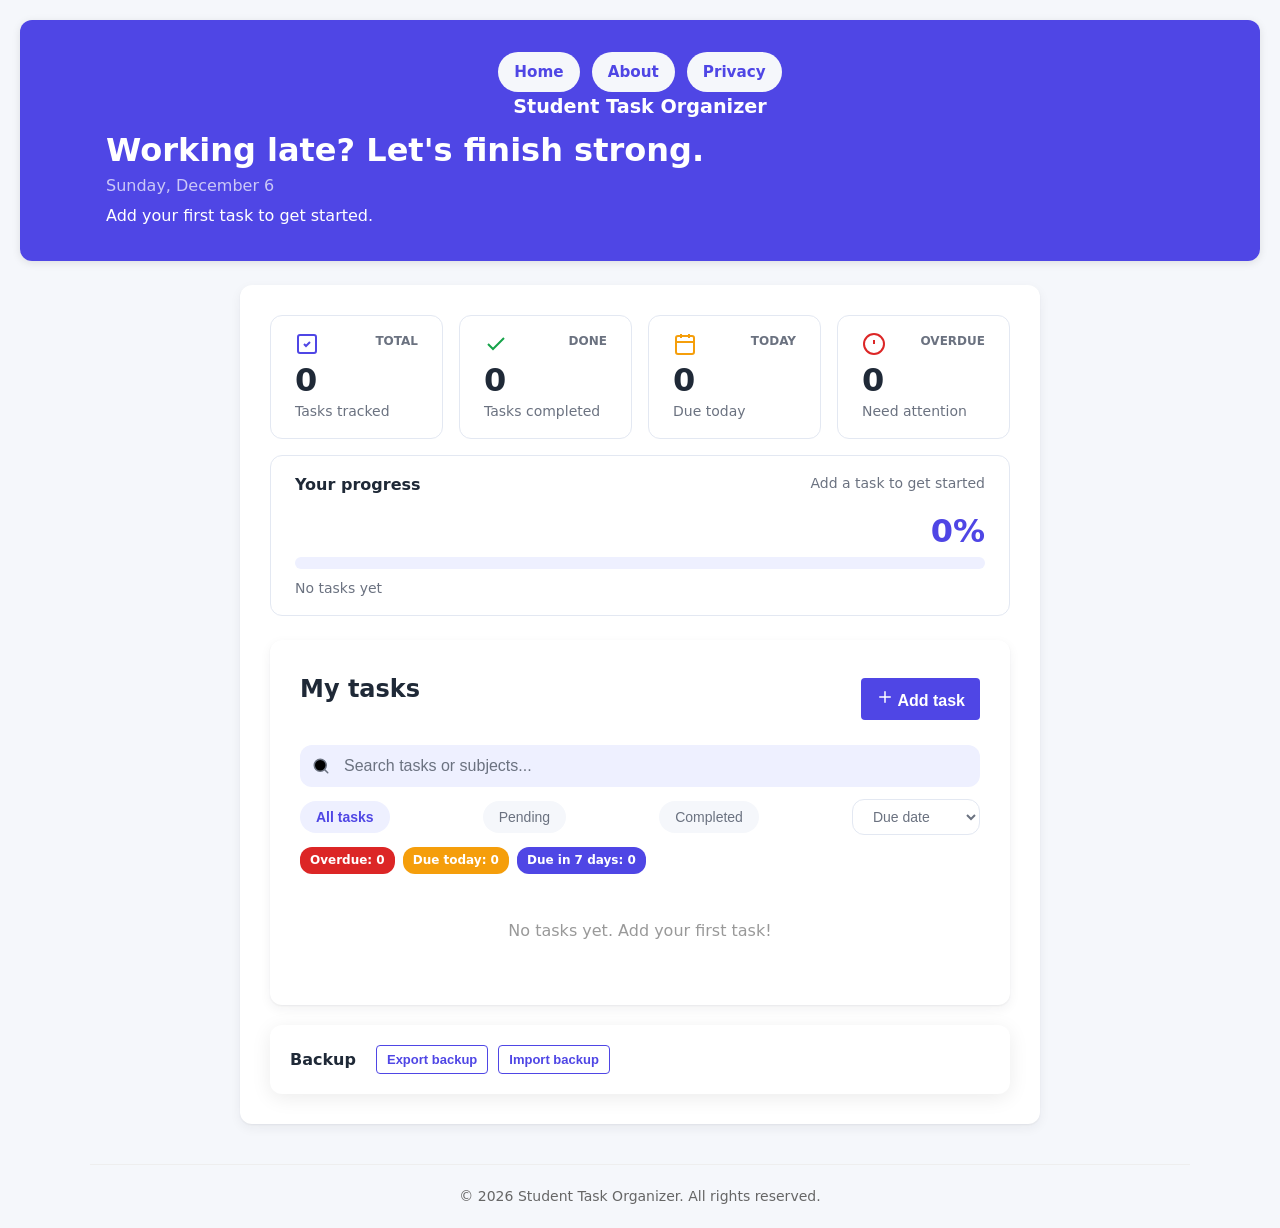
==== index.html @ 5e1faaa7 "Add sort menu" ====
<!DOCTYPE html>
<html lang="en">
<head>
    <meta charset="UTF-8">
    <meta name="viewport" content="width=device-width, initial-scale=1.0">
    <title>Student Task Organizer</title>
    <link rel="stylesheet" href="css/style.css">
</head>
<body>
    <header>
        <div class="header-inner">
            <nav>
                <ul>
                    <li><a href="index.html">Home</a></li>
                    <li><a href="about.html">About</a></li>
                    <li><a href="privacy.html">Privacy</a></li>
                </ul>
            </nav>
            <h1 class="brand">Student Task Organizer</h1>
            <div class="welcome-section">
                <h2 id="greeting"></h2>
                <p id="today-date"></p>
                <p id="welcome-subtitle"></p>
            </div>
        </div>
    </header>

    <main>
        <section class="dashboard" aria-label="Dashboard statistics">
            <div id="dashboard-stats">
                <article class="stat-card total">
                    <div class="icon-label">
                        <svg class="icon" viewBox="0 0 24 24" fill="none" stroke="currentColor" stroke-width="2" aria-hidden="true"><rect x="3" y="3" width="18" height="18" rx="2"/><path d="M9 12l2 2 4-4"/></svg>
                        <span class="label">TOTAL</span>
                    </div>
                    <div class="value" id="stat-total">0</div>
                    <div class="caption">Tasks tracked</div>
                </article>
                <article class="stat-card done">
                    <div class="icon-label">
                        <svg class="icon" viewBox="0 0 24 24" fill="none" stroke="currentColor" stroke-width="2" aria-hidden="true"><path d="M20 6L9 17l-5-5"/></svg>
                        <span class="label">DONE</span>
                    </div>
                    <div class="value" id="stat-done">0</div>
                    <div class="caption">Tasks completed</div>
                </article>
                <article class="stat-card today">
                    <div class="icon-label">
                        <svg class="icon" viewBox="0 0 24 24" fill="none" stroke="currentColor" stroke-width="2" aria-hidden="true"><rect x="3" y="4" width="18" height="18" rx="2"/><path d="M16 2v4M8 2v4M3 10h18"/></svg>
                        <span class="label">TODAY</span>
                    </div>
                    <div class="value" id="stat-today">0</div>
                    <div class="caption">Due today</div>
                </article>
                <article class="stat-card overdue">
                    <div class="icon-label">
                        <svg class="icon" viewBox="0 0 24 24" fill="none" stroke="currentColor" stroke-width="2" aria-hidden="true"><circle cx="12" cy="12" r="10"/><path d="M12 8v4M12 16h.01"/></svg>
                        <span class="label">OVERDUE</span>
                    </div>
                    <div class="value" id="stat-overdue">0</div>
                    <div class="caption">Need attention</div>
                </article>
            </div>
            <article id="progress-card" class="progress-card">
                <div class="progress-header">
                    <h2>Your progress</h2>
                    <p id="progress-message"></p>
                </div>
                <div class="progress-percent" id="progress-percent">0%</div>
                <div id="progress-track" class="progress-track" role="progressbar" aria-valuemin="0" aria-valuemax="100" aria-valuenow="0">
                    <div id="progress-fill" class="progress-fill"></div>
                </div>
                <p id="progress-caption" class="progress-caption">No tasks yet</p>
            </article>
        </section>

        <section class="task-section">
            <section class="task-list">
                <div class="list-header">
                    <h2>My tasks</h2>
                    <button type="button" id="open-add-task" class="primary-btn">
                        <svg aria-hidden="true" viewBox="0 0 24 24" width="18" height="18" stroke="currentColor" stroke-width="2" stroke-linecap="round">
                            <path d="M12 5v14M5 12h14"/>
                        </svg>
                        Add task
                    </button>
                </div>
                <div class="filter-search">
                    <svg class="search-icon" aria-hidden="true" viewBox="0 0 24 24" width="18" height="18" stroke="currentColor" stroke-width="2" stroke-linecap="round" stroke-linejoin="round">
                        <circle cx="11" cy="11" r="8"/>
                        <path d="M21 21l-4.35-4.35"/>
                    </svg>
                    <input type="search" id="subject-filter" placeholder="Search tasks or subjects..." aria-label="Search tasks or subjects">
                </div>
                <div id="status-filters" role="group" aria-label="Task status filters">
                    <button type="button" data-status="all" aria-pressed="true" class="status-pill active">All tasks</button>
                    <button type="button" data-status="pending" aria-pressed="false" class="status-pill">Pending</button>
                    <button type="button" data-status="completed" aria-pressed="false" class="status-pill">Completed</button>
                    <label for="sort-select" class="sr-only">Sort by</label>
                    <select id="sort-select" aria-label="Sort by">
                        <option value="due" selected>Due date</option>
                        <option value="priority">Priority</option>
                        <option value="subject">Subject A-Z</option>
                        <option value="newest">Newest first</option>
                    </select>
                </div>
                <div id="task-summary" class="task-summary"></div>
                <button id="clear-completed-btn" type="button" class="clear-completed-btn" style="display:none;"></button>
                <ul id="task-list"></ul>
            </section>

            <section class="backup-section">
                <h3>Backup</h3>
                <button id="export-btn" type="button"></button>
                <input type="file" id="import-file" accept=".json" style="display:none;">
                <button id="import-btn" type="button"></button>
                <p id="backup-message"></p>
            </section>
        </section>
    </main>

    <dialog id="task-dialog">
        <div class="dialog-header">
            <h2 id="dialog-title">Add task</h2>
            <button type="button" id="dialog-close" aria-label="Close">×</button>
        </div>
        <form id="task-form">
            <div class="form-group">
                <label for="title">Title:</label>
                <input type="text" id="title" name="title" required>
            </div>
            <div class="form-group">
                <label for="subject">Subject:</label>
                <input type="text" id="subject" name="subject" required list="subject-list">
            </div>
            <div class="form-group">
                <label for="due-date">Due Date:</label>
                <input type="date" id="due-date" name="due-date">
            </div>
            <div class="form-group">
                <label for="priority">Priority:</label>
                <select id="priority" name="priority">
                    <option value="low">Low</option>
                    <option value="medium">Medium</option>
                    <option value="high">High</option>
                </select>
            </div>
            <div class="form-group">
                <label for="notes">Notes (optional)</label>
                <textarea id="notes" name="notes" rows="3" maxlength="200"></textarea>
            </div>
            <button type="submit" id="submit-button">Add Task</button>
            <button type="button" id="cancel-button">Cancel</button>
        </form>
        <datalist id="subject-list"></datalist>
        <p id="form-error"></p>
    </dialog>

    <div id="toast" aria-live="polite" style="display:none;"></div>

    <footer>
        <p>&copy; 2026 Student Task Organizer. All rights reserved.</p>
    </footer>

    <script src="js/script.js" defer></script>
</body>
</html>
---- css/style.css ----
:root {
    --bg-color: #F5F7FB;
    --surface-color: #FFFFFF;
    --border-color: #E3E8F2;
    --text-color: #1F2937;
    --text-muted: #6B7280;
    --primary-color: #4F46E5;
    --primary-hover: #4338CA;
    --primary-soft: #EEF0FF;
    --success-color: #16A34A;
    --warning-color: #F59E0B;
    --danger-color: #DC2626;
}

/* Screen-reader only utility */
.sr-only {
    position: absolute;
    width: 1px;
    height: 1px;
    padding: 0;
    margin: -1px;
    overflow: hidden;
    clip: rect(0, 0, 0, 0);
    white-space: nowrap;
    border: 0;
}

* {
    box-sizing: border-box;
    margin: 0;
    padding: 0;
}

body {
    font-family: system-ui, -apple-system, BlinkMacSystemFont, 'Segoe UI', Roboto, Oxygen, Ubuntu, Cantarell, 'Open Sans', 'Helvetica Neue', sans-serif;
    background-color: var(--bg-color);
    color: var(--text-color);
    line-height: 1.6;
    padding: 20px;
}

header {
    width: 100%;
    background: linear-gradient(135deg, var(--primary-color), var(--primary-color));
    color: white;
    text-align: center;
    box-shadow: 0 2px 8px rgba(0,0,0,0.1);
    margin-bottom: 24px;
}
.header-inner {
    max-width: 1100px;
    margin: 0 auto;
    padding: 2rem 1rem;
}

header h1 {
    margin: 0;
    font-size: 2.5rem;
    font-weight: 700;
}

header .tagline {
    margin: 0.5rem 0 1rem;
    font-size: 1.1rem;
    opacity: 0.9;
}

header nav ul {
    display: flex;
    justify-content: center;
    gap: 0.75rem;
    list-style: none;
    margin: 0;
    padding: 0;
    flex-wrap: wrap;
}

header nav ul li a {
    display: inline-block;
    background: var(--bg-color);
    color: var(--primary-color);
    padding: 0.5rem 1rem;
    border-radius: 9999px;
    text-decoration: none;
    font-weight: 600;
    font-size: 0.95rem;
    transition: background 0.2s, color 0.2s;
}

header nav ul li a:hover {
    background: var(--primary-color);
    color: white;
}

main {
    display: block;
    max-width: 1100px;
    margin: 0 auto;
    padding: 0 16px;
}

.task-form, .task-filter, .task-list, .about-content, .privacy-content {
    background: white;
    border-radius: 12px;
    box-shadow: 0 4px 20px rgba(0, 0, 0, 0.08);
    padding: 30px;
}

.task-form h2, .task-filter h2, .task-list h2, .about-content h2, .privacy-content h2 {
    margin-top: 0;
    margin-bottom: 20px;
    color: var(--text-color);
}

.form-group {
    margin-bottom: 15px;
}

.form-group label {
    display: block;
    margin-bottom: 5px;
    font-weight: 600;
}

.form-group input,
.form-group select {
    width: 100%;
    padding: 10px;
    border: 1px solid #ddd;
    border-radius: 4px;
    font-size: 16px;
    transition: border-color 0.3s;
}

.form-group input:focus,
.form-group select:focus {
    outline: none;
    border-color: var(--primary-color);
}

.form-group input::placeholder {
    color: #aaa;
}

#form-error {
    color: var(--danger-color);
    margin-top: 10px;
    display: none;
    font-size: 14px;
}

button {
    background-color: var(--primary-color);
    color: white;
    border: none;
    padding: 10px 15px;
    border-radius: 4px;
    cursor: pointer;
    font-size: 16px;
    font-weight: 600;
    transition: background-color 0.3s;
}

button:hover {
    background-color: #2a56c6;
}

button:active {
    transform: translateY(1px);
}

.task-item {
    display: flex;
    align-items: flex-start;
    padding: 15px;
    border-bottom: 1px solid #eee;
    transition: background-color 0.2s, transform 0.2s, box-shadow 0.2s;
    gap: 15px;
}

.task-item:hover {
    background-color: #f9f9f9;
    transform: translateY(-1px);
    box-shadow: 0 8px 20px rgba(0, 0, 0, 0.12);
}

.task-item:last-child {
    border-bottom: none;
}

.task-item.done {
    opacity: 0.7;
}

.task-item.done .title-span,
.task-item.done .subject-span {
    text-decoration: line-through;
}

.task-item.overdue {
    border-left: 4px solid var(--danger-color);
}

.task-item.due-today {
    border-left: 4px solid var(--warning-color);
}

.task-item input[type="checkbox"] {
    width: 18px;
    height: 18px;
    margin-top: 2px;
    cursor: pointer;
    flex-shrink: 0;
    accent-color: var(--primary-color);
}

.task-content {
    flex: 1;
    min-width: 0;
    display: flex;
    flex-direction: column;
    gap: 6px;
}

.task-title-line {
    display: flex;
    align-items: center;
}

.title-span {
    font-weight: 600;
    font-size: 16px;
    overflow: hidden;
    text-overflow: ellipsis;
    white-space: nowrap;
}

.task-meta-line {
    display: flex;
    align-items: center;
    flex-wrap: wrap;
    gap: 10px;
    font-size: 13px;
    color: #666;
}

.subject-span {
    background: hsl(var(--subject-hue, 210) 70% 93%);
    color: hsl(var(--subject-hue, 210) 55% 28%);
    padding: 2px 8px;
    border-radius: 999px;
    font-size: 12px;
    overflow: hidden;
    text-overflow: ellipsis;
    white-space: nowrap;
    max-width: 200px;
}

.due-date-span {
    white-space: nowrap;
}

.relative-date {
    font-size: 0.75rem;
    color: var(--text-muted);
}
.relative-date::before {
    content: "\00a0\00b7\00a0";
}
.relative-date.tomorrow {
    color: var(--primary-color);
    font-weight: 600;
}

.priority-span {
    text-transform: capitalize;
    background-color: #f0f0f0;
    padding: 2px 8px;
    border-radius: 3px;
    font-weight: 500;
    font-size: 12px;
    white-space: nowrap;
}

.priority-span.low {
    background-color: #e3f2fd;
    color: #1976d2;
}

.priority-span.medium {
    background-color: #fff8e1;
    color: #f57c00;
}

.priority-span.high {
    background-color: #ffebee;
    color: #d32f2f;
}

.priority-span.low::before,
.priority-span.medium::before,
.priority-span.high::before {
    content: "●";
    margin-right: 4px;
    font-size: 10px;
    vertical-align: middle;
}
.priority-span.low::before {
    color: #1976d2;
}
.priority-span.medium::before {
    color: #f57c00;
}
.priority-span.high::before {
    color: #d32f2f;
}

.task-empty {
    text-align: center;
    color: #999;
    padding: 2rem;
    list-style: none;
}

.status-label {
    font-size: 11px;
    padding: 2px 6px;
    border-radius: 3px;
    font-weight: 600;
    text-transform: uppercase;
    white-space: nowrap;
}

.status-label.overdue {
    background-color: var(--danger-color);
    color: white;
}

.status-label.due-today {
    background-color: var(--warning-color);
    color: white;
}

.task-buttons {
    display: flex;
    gap: 8px;
    flex-shrink: 0;
    margin-left: auto;
}

.edit-btn,
.delete-btn {
    background-color: transparent;
    color: var(--text-color);
    border: 1px solid #ddd;
    padding: 5px 10px;
    font-size: 13px;
    cursor: pointer;
    border-radius: 4px;
    transition: all 0.2s;
}

.edit-btn:hover {
    background-color: #f0f0f0;
}

.delete-btn:hover {
    background-color: #ffeaea;
    color: var(--danger-color);
    border-color: var(--danger-color);
}

.task-filter input {
    width: 100%;
    padding: 12px;
    border: 1px solid #ddd;
    border-radius: 4px;
    font-size: 16px;
}

.task-filter input:focus {
    outline: none;
    border-color: var(--primary-color);
}

/* Search filter */
.filter-search {
    position: relative;
    margin-bottom: 12px;
}
.filter-search .search-icon {
    position: absolute;
    left: 12px;
    top: 50%;
    transform: translateY(-50%);
    width: 18px;
    height: 18px;
    color: var(--text-muted);
    pointer-events: none;
}
#subject-filter {
    width: 100%;
    padding: 12px 12px 12px 44px;
    border: none;
    border-radius: 12px;
    background: var(--primary-soft);
    font-size: 16px;
    color: var(--text-color);
    outline: none;
    transition: box-shadow 0.15s ease;
}
#subject-filter::placeholder {
    color: var(--text-muted);
}
#subject-filter:focus {
    box-shadow: 0 0 0 3px var(--primary-color);
}

/* Status filter pills */
#status-filters {
    display: flex;
    gap: 8px;
    flex-wrap: wrap;
    align-items: center;
    justify-content: space-between;
    margin-bottom: 12px;
}
.status-pill {
    padding: 8px 16px;
    border: none;
    border-radius: 999px;
    background: var(--bg-color);
    color: var(--text-muted);
    font-size: 14px;
    font-weight: 500;
    cursor: pointer;
    transition: background 0.15s ease, color 0.15s ease, box-shadow 0.15s ease;
}
.status-pill:hover {
    background: var(--border-color);
}
.status-pill:focus {
    outline: none;
    box-shadow: 0 0 0 3px var(--primary-color);
}
.status-pill.active,
.status-pill[aria-pressed="true"] {
    background: var(--primary-soft);
    color: var(--primary-color);
    font-weight: 700;
}

/* Sort select */
#sort-select {
    background: var(--surface-color);
    border: 1px solid var(--border-color);
    border-radius: 12px;
    padding: 8px 16px;
    font-size: 14px;
    color: var(--text-muted);
    cursor: pointer;
    transition: border-color 0.15s ease, color 0.15s ease, box-shadow 0.15s ease;
}
#sort-select:hover,
#sort-select:focus {
    border-color: var(--primary-color);
    color: var(--primary-color);
}
#sort-select:focus-visible {
    outline: none;
    box-shadow: 0 0 0 3px var(--primary-color);
}

.task-summary {
    display: flex;
    gap: 8px;
    margin-bottom: 12px;
    flex-wrap: wrap;
}

.summary-badge {
    padding: 4px 10px;
    border-radius: 12px;
    font-size: 12px;
    font-weight: 600;
    color: white;
    white-space: nowrap;
}

.summary-badge.overdue {
    background-color: var(--danger-color);
}

.summary-badge.due-today {
    background-color: var(--warning-color);
}

.summary-badge.due-week {
    background-color: var(--primary-color);
}

.backup-section {
    margin-top: 20px;
    padding: 20px;
    background: white;
    border-radius: 12px;
    box-shadow: 0 4px 20px rgba(0, 0, 0, 0.08);
    display: flex;
    gap: 10px;
    align-items: center;
    flex-wrap: wrap;
}

.backup-section h3 {
    margin: 0 10px 0 0;
    font-size: 1rem;
    color: var(--text-color);
}

.backup-section button {
    background-color: transparent;
    color: var(--primary-color);
    border: 1px solid var(--primary-color);
    padding: 6px 10px;
    border-radius: 4px;
    cursor: pointer;
    font-size: 13px;
    font-weight: 600;
    transition: background-color 0.3s, color 0.3s;
}

.backup-section button:hover {
    background-color: var(--primary-color);
    color: white;
}

#backup-message {
    color: var(--danger-color);
    margin-top: 8px;
    display: none;
    font-size: 13px;
    width: 100%;
}

footer {
    text-align: center;
    margin: 40px auto 0;
    padding-top: 20px;
    border-top: 1px solid #eee;
    color: #666;
    font-size: 14px;
    max-width: 1100px;
}

.about-content,
.privacy-content {
    line-height: 1.7;
}

.about-content p,
.privacy-content p {
    margin-bottom: 15px;
}

.about-content ul,
.privacy-content ul {
    margin-bottom: 15px;
    padding-left: 20px;
}

.about-content li,
.privacy-content li {
    margin-bottom: 5px;
}

main {
    align-items: start;
}

@media (min-width: 768px) {
    .task-form {
        grid-column: 1;
        grid-row: 1 / span 2;
    }
    .task-filter {
        grid-column: 2;
        grid-row: 1;
    }
    .task-list {
        grid-column: 2;
        grid-row: 2;
    }
}

main:not(:has(.task-form)) {
    display: block;
    max-width: 800px;
    margin: 0 auto;
    background: white;
    border-radius: 12px;
    box-shadow: 0 4px 20px rgba(0, 0, 0, 0.08);
    padding: 30px;
}

.task-item {
    border-left: 4px solid transparent;
}

.task-item input[type="checkbox"] {
    margin-top: 4px;
}

@media (min-width: 768px) {
    .task-form {
        position: sticky;
        top: 16px;
    }
}

header {
    border-radius: 12px;
    overflow: hidden;
}

#task-form button {
    display: block;
    width: 100%;
    margin: 0;
}

#task-form #cancel-button {
    margin: 10px 0 0 0;
    width: 100%;
    background: transparent;
    color: var(--primary-color);
    border: 1px solid var(--primary-color);
}

#cancel-button:hover,
#cancel-button:focus-visible {
    background: rgba(59, 110, 245, 0.08);
}

.task-form, .task-filter, .task-list, .about-content, .privacy-content,
main:not(:has(.task-form)) {
    box-shadow: 0 1px 2px color-mix(in srgb, var(--text-color) 6%, transparent),
                0 4px 12px color-mix(in srgb, var(--text-color) 6%, transparent);
}

.priority-span.low    { color: color-mix(in srgb, var(--success-color) 70%, black); }
.priority-span.medium { color: color-mix(in srgb, var(--warning-color) 55%, black); }
.priority-span.high   { color: color-mix(in srgb, var(--danger-color) 85%, black); }

/* Brand line */
header .brand {
    font-size: 1.2rem;
    font-weight: 600;
    margin: 0 0 0.5rem;
}

/* Welcome section inside header */
header .welcome-section {
    text-align: left;
    margin-top: 0.5rem;
}

header .welcome-section #greeting {
    margin: 0;
    font-size: 2rem;
    font-weight: 700;
    color: white;
    line-height: 1.2;
}

header .welcome-section #today-date {
    margin: 0.25rem 0 0;
    font-size: 1rem;
    color: rgba(255,255,255,0.7);
}

header .welcome-section #welcome-subtitle {
    margin: 0.25rem 0 0;
    font-size: 1rem;
    color: white;
}

/* Mobile: center the welcome section */
@media (max-width: 600px) {
    header .welcome-section {
        text-align: center;
    }
}

/* Dashboard */
.dashboard {
    margin-bottom: 24px;
}

#dashboard-stats {
    display: grid;
    grid-template-columns: repeat(4, 1fr);
    gap: 16px;
}

@media (max-width: 1024px) {
    #dashboard-stats {
        grid-template-columns: repeat(2, 1fr);
    }
}

.stat-card {
    background: var(--surface-color);
    border: 1px solid var(--border-color);
    border-radius: 12px;
    padding: 16px 24px;
    display: flex;
    flex-direction: column;
}

.stat-card .icon-label {
    display: flex;
    justify-content: space-between;
    align-items: flex-start;
    margin-bottom: 8px;
}

.stat-card .icon {
    width: 24px;
    height: 24px;
    flex-shrink: 0;
}

.stat-card .label {
    font-size: 0.75rem;
    text-transform: uppercase;
    color: var(--text-muted);
    font-weight: 600;
    margin-left: 8px;
}

.stat-card .value {
    font-size: 2rem;
    font-weight: 700;
    color: var(--text-color);
    line-height: 1;
}

.stat-card .caption {
    font-size: 0.875rem;
    color: var(--text-muted);
    margin-top: 4px;
}

/* Icon colors per card */
.stat-card.total .icon { color: var(--primary-color); }
.stat-card.done .icon { color: var(--success-color); }
.stat-card.today .icon { color: var(--warning-color); }
.stat-card.overdue .icon { color: var(--danger-color); }

/* Progress card */
.progress-card {
    background: var(--surface-color);
    border: 1px solid var(--border-color);
    border-radius: 12px;
    padding: 16px 24px;
    margin-top: 16px;
}

.progress-header {
    display: flex;
    justify-content: space-between;
    align-items: flex-start;
    margin-bottom: 8px;
}

.progress-header h2 {
    margin: 0;
    font-size: 1rem;
    font-weight: 600;
    color: var(--text-color);
}

#progress-message {
    margin: 0;
    font-size: 0.875rem;
    color: var(--text-muted);
}

.progress-percent {
    font-size: 2rem;
    font-weight: 700;
    color: var(--primary-color);
    text-align: right;
}

.progress-track {
    height: 12px;
    background: var(--primary-soft);
    border-radius: 9999px;
    overflow: hidden;
}

.progress-fill {
    height: 100%;
    width: 0%;
    background: var(--primary-color);
    border-radius: 9999px;
    transition: width 300ms ease;
}

@media (prefers-reduced-motion: reduce) {
    .progress-fill {
        transition: none;
    }
}

.progress-caption {
    margin-top: 8px;
    font-size: 0.875rem;
    color: var(--text-muted);
}

/* List header */
.list-header {
    display: flex;
    justify-content: space-between;
    align-items: center;
    flex-wrap: wrap;
    gap: 8px;
    margin-bottom: 16px;
}

/* Dialog styles */
.dialog-header {
    display: flex;
    justify-content: space-between;
    align-items: center;
    margin-bottom: 16px;
}

dialog {
    background: var(--surface-color);
    border: 1px solid var(--border-color);
    border-radius: 12px;
    padding: 24px;
    width: min(520px, 92vw);
    max-height: 90vh;
    overflow: auto;
    box-shadow: 0 8px 30px rgba(0, 0, 0, 0.12);
}

dialog::backdrop {
    background: rgba(0, 0, 0, 0.3);
}

@keyframes dialog-in {
    from {
        opacity: 0;
        transform: scale(0.95);
    }
    to {
        opacity: 1;
        transform: scale(1);
    }
}

dialog[open] {
    animation: dialog-in 150ms ease;
}

@media (prefers-reduced-motion: reduce) {
    dialog[open] {
        animation: none;
    }
}

/* Stack dialog buttons full width */
#task-dialog #task-form {
    display: flex;
    flex-direction: column;
    gap: 12px;
}

#task-dialog #task-form button {
    width: 100%;
}

#task-dialog {
    margin: auto;
}

#task-dialog::backdrop {
    background: rgba(31, 41, 55, 0.45);
}

#task-dialog textarea {
    width: 100%;
    padding: 10px;
    border: 1px solid var(--border-color);
    border-radius: 8px;
    font: inherit;
    resize: vertical;
}

#dialog-close {
    background: transparent;
    color: var(--text-muted);
    font-size: 24px;
    line-height: 1;
    padding: 4px 10px;
}

#dialog-close:hover,
#dialog-close:focus-visible {
    background: var(--primary-soft);
    color: var(--primary-color);
}

/* Toast notification */
#toast {
    position: fixed;
    bottom: 20px;
    left: 50%;
    transform: translateX(-50%);
    background: #333;
    color: #fff;
    padding: 12px 20px;
    border-radius: 8px;
    display: none;
    align-items: center;
    gap: 12px;
    z-index: 1000;
    font-size: 14px;
    box-shadow: 0 4px 12px rgba(0, 0, 0, 0.3);
}

#toast button {
    background: transparent;
    border: 1px solid #fff;
    color: #fff;
    padding: 4px 12px;
    border-radius: 4px;
    cursor: pointer;
    font-size: 13px;
    font-weight: 600;
}

#toast button:hover {
    background: rgba(255, 255, 255, 0.2);
}

#toast button:focus-visible {
    outline: 2px solid #fff;
    outline-offset: 2px;
}
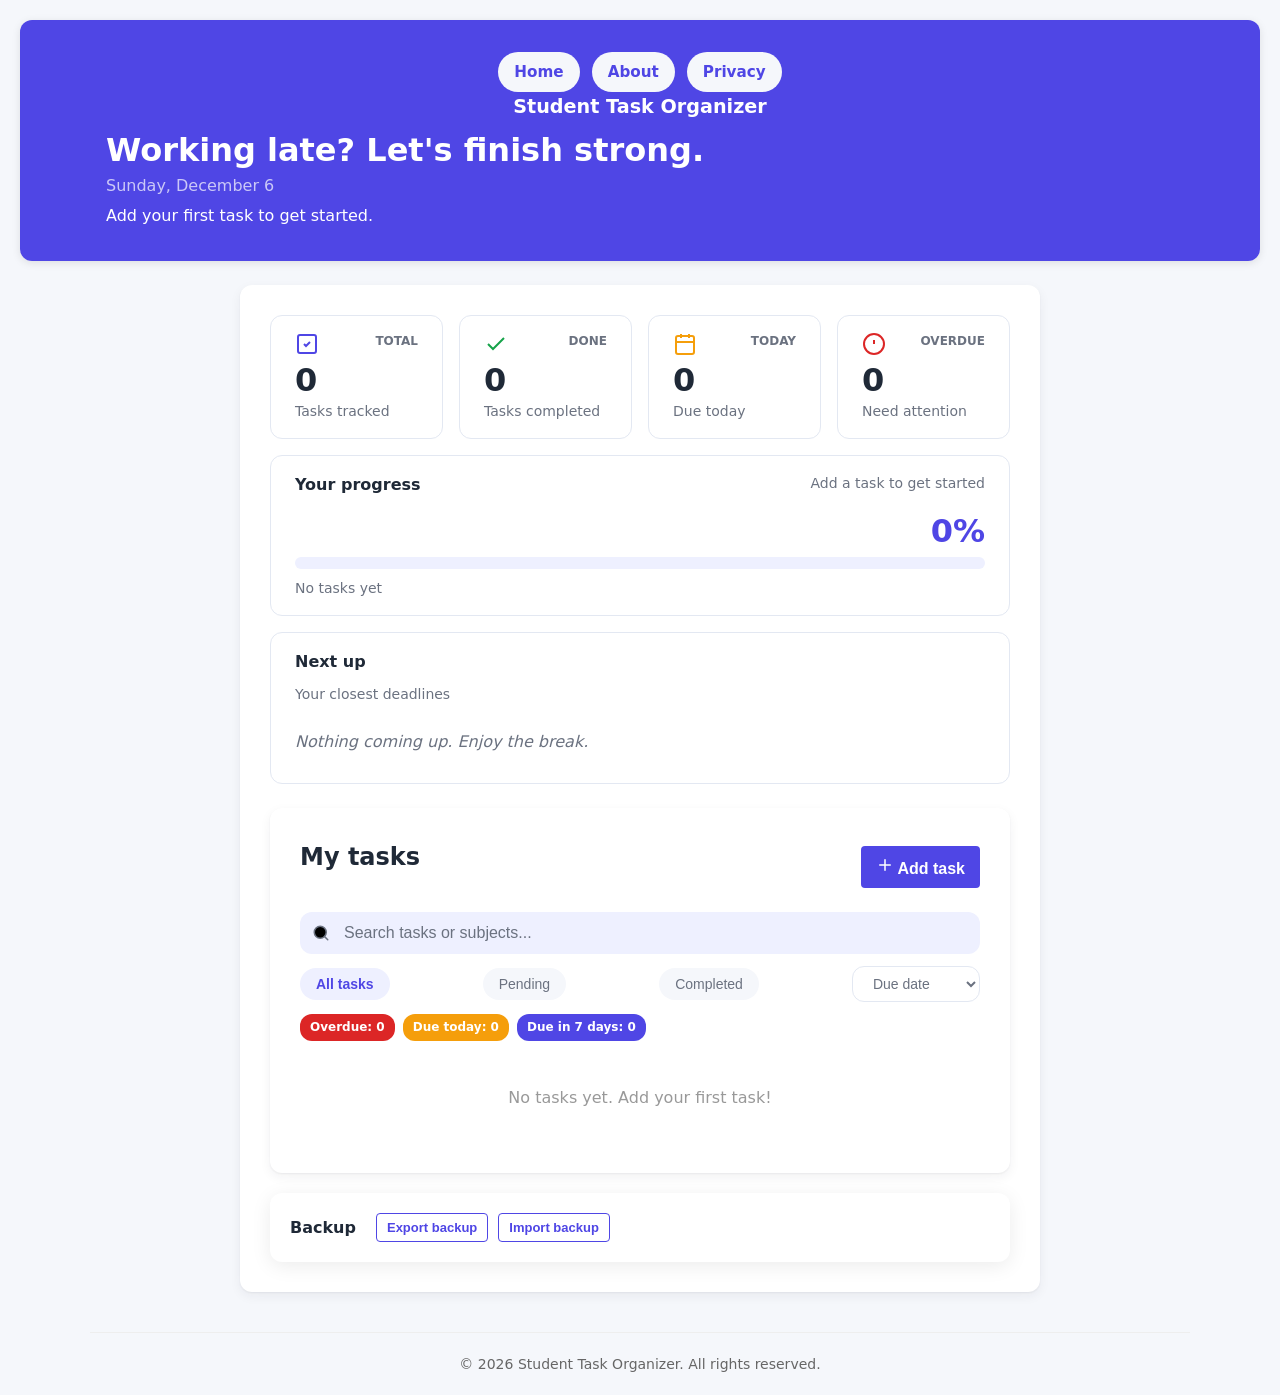
==== commit 2155a67a: "Add Next up card" ====
--- a/index.html
+++ b/index.html
@@ -71,6 +71,11 @@
                     <div id="progress-fill" class="progress-fill"></div>
                 </div>
                 <p id="progress-caption" class="progress-caption">No tasks yet</p>
+            </article>
+            <article id="next-up-card" class="next-up-card">
+                <h2>Next up</h2>
+                <p class="caption">Your closest deadlines</p>
+                <ol id="next-up-list"></ol>
             </article>
         </section>
 
--- a/css/style.css
+++ b/css/style.css
@@ -817,6 +817,82 @@
 .progress-caption {
     margin-top: 8px;
     font-size: 0.875rem;
+    color: var(--text-muted);
+}
+
+/* Next up card */
+.next-up-card {
+    background: var(--surface-color);
+    border: 1px solid var(--border-color);
+    border-radius: 12px;
+    padding: 16px 24px;
+    margin-top: 16px;
+}
+.next-up-card h2 {
+    margin: 0 0 8px;
+    font-size: 1rem;
+    font-weight: 600;
+    color: var(--text-color);
+}
+.next-up-card .caption {
+    margin: 0 0 12px;
+    font-size: 0.875rem;
+    color: var(--text-muted);
+}
+#next-up-list {
+    list-style: none;
+    margin: 0;
+    padding: 0;
+}
+.next-up-item {
+    display: flex;
+    align-items: center;
+    justify-content: space-between;
+    gap: 12px;
+    padding: 12px 0;
+    border-bottom: 1px solid var(--border-color);
+}
+.next-up-item:last-child {
+    border-bottom: none;
+}
+.next-up-title {
+    flex: 1;
+    min-width: 0;
+    font-weight: 500;
+    white-space: nowrap;
+    overflow: hidden;
+    text-overflow: ellipsis;
+}
+.next-up-subject {
+    flex-shrink: 0;
+    font-size: 0.75rem;
+    padding: 2px 8px;
+    border-radius: 9999px;
+    background: hsl(var(--subject-hue), 70%, 90%);
+    color: hsl(var(--subject-hue), 70%, 30%);
+}
+.next-up-due {
+    flex-shrink: 0;
+    font-size: 0.75rem;
+    font-weight: 600;
+    white-space: nowrap;
+}
+.next-up-due.overdue {
+    color: var(--danger-color);
+}
+.next-up-due.today {
+    background: var(--warning-color);
+    color: var(--text-color);
+    padding: 2px 6px;
+    border-radius: 9999px;
+}
+.next-up-due.tomorrow {
+    background: var(--primary-soft);
+    color: var(--primary-color);
+    padding: 2px 6px;
+    border-radius: 9999px;
+}
+.next-up-due.future {
     color: var(--text-muted);
 }
 
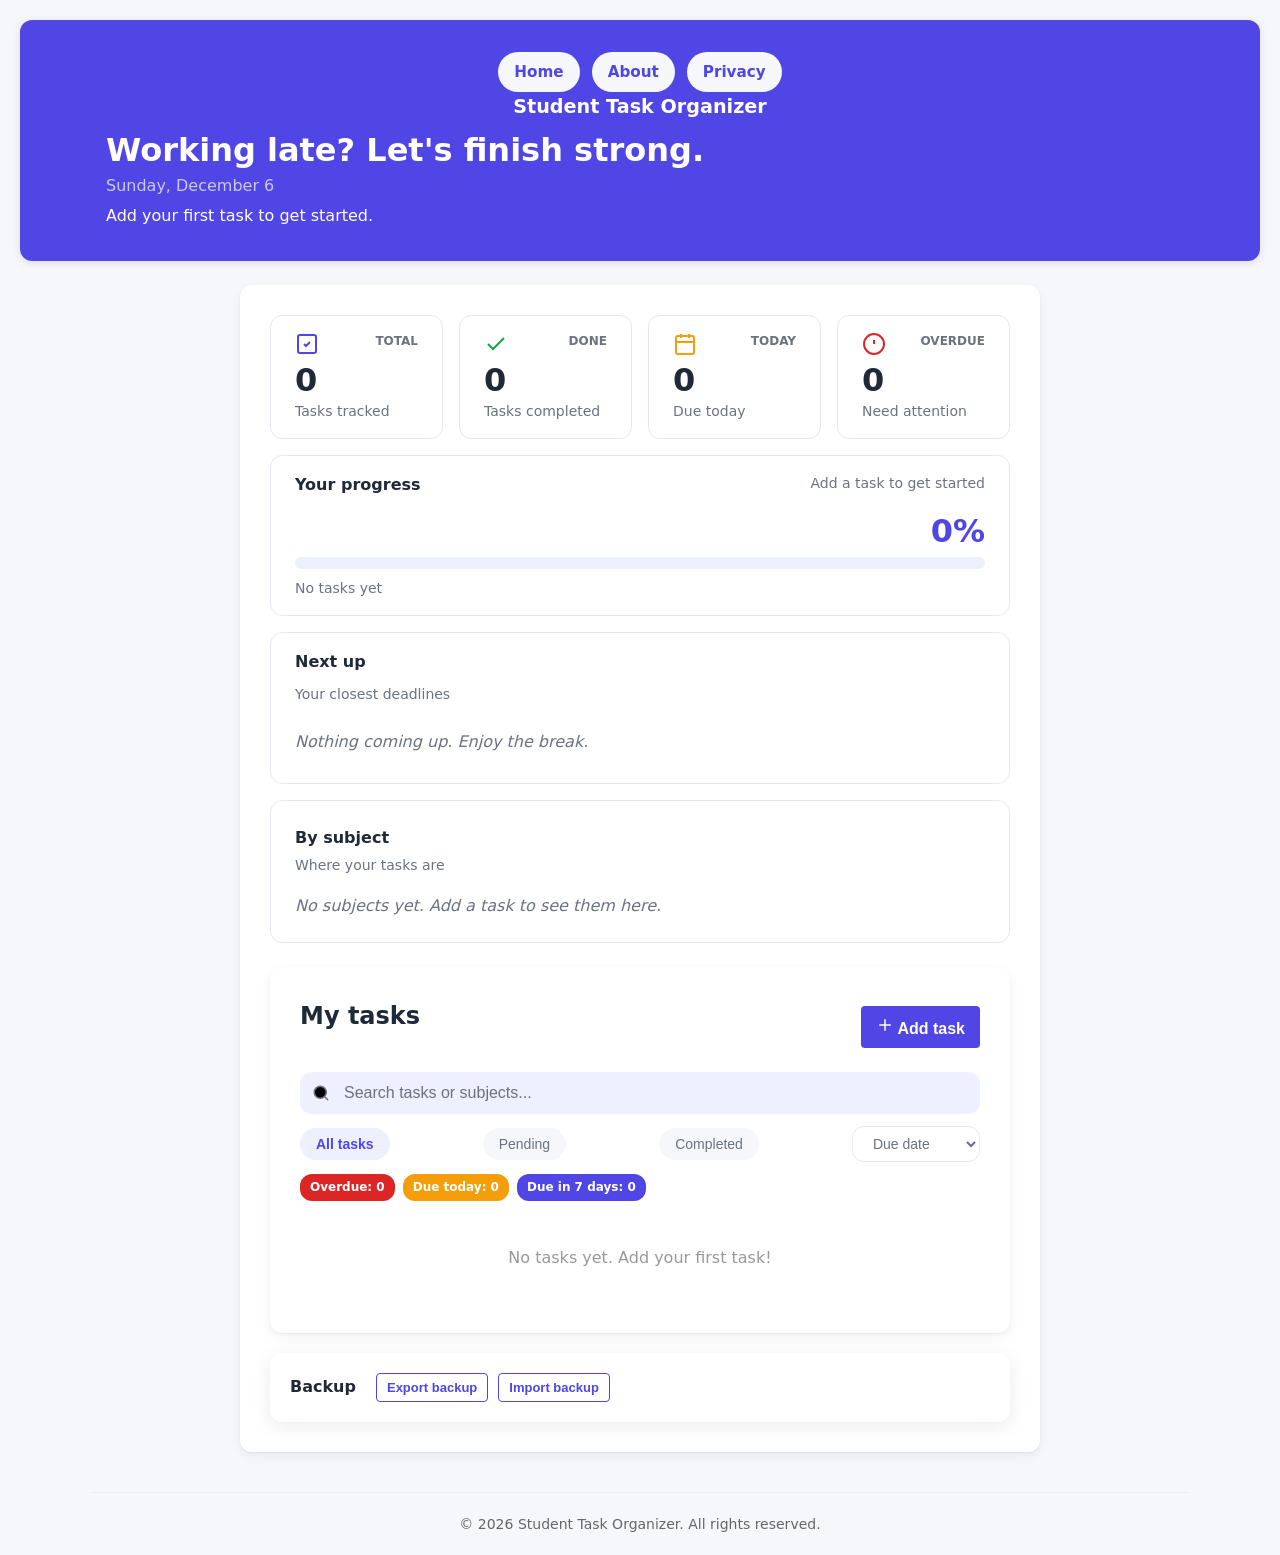
==== commit 7e8384b4: "Style subject breakdown card" ====
--- a/index.html
+++ b/index.html
@@ -76,6 +76,11 @@
                 <h2>Next up</h2>
                 <p class="caption">Your closest deadlines</p>
                 <ol id="next-up-list"></ol>
+            </article>
+            <article id="subject-card" class="subject-card">
+                <h2>By subject</h2>
+                <p class="caption">Where your tasks are</p>
+                <ul id="subject-list"></ul>
             </article>
         </section>
 
--- a/css/style.css
+++ b/css/style.css
@@ -827,6 +827,82 @@
     border-radius: 12px;
     padding: 16px 24px;
     margin-top: 16px;
+/* Subject card */
+.subject-card {
+    background: var(--surface-color);
+    border: 1px solid var(--border-color);
+    border-radius: 12px;
+    padding: 16px 24px;
+    margin-top: 16px;
+}
+.subject-card h2 {
+    margin: 0 0 8px;
+    font-size: 1rem;
+    font-weight: 600;
+    color: var(--text-color);
+}
+.subject-card .caption {
+    margin: 0 0 12px;
+    font-size: 0.875rem;
+    color: var(--text-muted);
+}
+#subject-list {
+    list-style: none;
+    margin: 0;
+    padding: 0;
+}
+.subject-item {
+    display: flex;
+    flex-direction: column;
+    gap: 8px;
+    padding: 12px 0;
+    border-bottom: 1px solid var(--border-color);
+}
+.subject-item:last-child {
+    border-bottom: none;
+}
+.subject-item-header {
+    display: flex;
+    justify-content: space-between;
+    align-items: baseline;
+}
+.subject-name {
+    flex: 1;
+    min-width: 0;
+    font-weight: 500;
+    white-space: nowrap;
+    overflow: hidden;
+    text-overflow: ellipsis;
+}
+.subject-count {
+    flex-shrink: 0;
+    margin-left: 12px;
+    font-size: 0.8rem;
+    color: var(--text-muted);
+}
+.subject-bar-track {
+    height: 8px;
+    border-radius: 9999px;
+    background: hsl(var(--subject-hue), 70%, 93%);
+    overflow: hidden;
+}
+.subject-bar-fill {
+    height: 100%;
+    border-radius: 9999px;
+    background: hsl(var(--subject-hue), 65%, 55%);
+    width: 0%;
+    transition: width 300ms ease;
+}
+@media (prefers-reduced-motion: reduce) {
+    .subject-bar-fill {
+        transition: none;
+    }
+}
+.subject-more {
+    color: var(--text-muted);
+    font-style: italic;
+    padding-top: 8px;
+}
 }
 .next-up-card h2 {
     margin: 0 0 8px;
@@ -1028,4 +1104,79 @@
 #toast button:focus-visible {
     outline: 2px solid #fff;
     outline-offset: 2px;
+}
+
+#subject-card {
+    background: var(--surface-color);
+    border: 1px solid var(--border-color);
+    border-radius: 12px;
+    padding: 24px;
+    margin-top: 16px;
+}
+
+#subject-card h2 {
+    font-size: 1rem;
+    font-weight: 600;
+    margin: 0 0 4px;
+}
+
+#subject-card h2 + p {
+    color: var(--text-muted);
+    font-size: 0.875rem;
+    margin: 0;
+}
+
+#subject-list {
+    list-style: none;
+    margin: 16px 0 0;
+    padding: 0;
+    display: grid;
+    gap: 16px;
+}
+
+#subject-list li {
+    display: grid;
+    grid-template-columns: 1fr auto;
+    align-items: baseline;
+    gap: 6px 12px;
+}
+
+#subject-list li > :first-child {
+    font-weight: 600;
+    min-width: 0;
+    overflow: hidden;
+    text-overflow: ellipsis;
+    white-space: nowrap;
+}
+
+#subject-list li > :nth-child(2) {
+    color: var(--text-muted);
+    font-size: 0.8125rem;
+    text-align: right;
+    white-space: nowrap;
+}
+
+#subject-list li > :nth-child(3),
+.subject-bar-track {
+    grid-column: 1 / -1;
+}
+
+.subject-bar-track {
+    height: 8px;
+    border-radius: 999px;
+    overflow: hidden;
+    background: hsl(var(--subject-hue, 210) 70% 93%);
+}
+
+.subject-bar-fill {
+    height: 100%;
+    border-radius: 999px;
+    background: hsl(var(--subject-hue, 210) 65% 55%);
+    transition: width 0.3s ease;
+}
+
+@media (prefers-reduced-motion: reduce) {
+    .subject-bar-fill {
+        transition: none;
+    }
 }
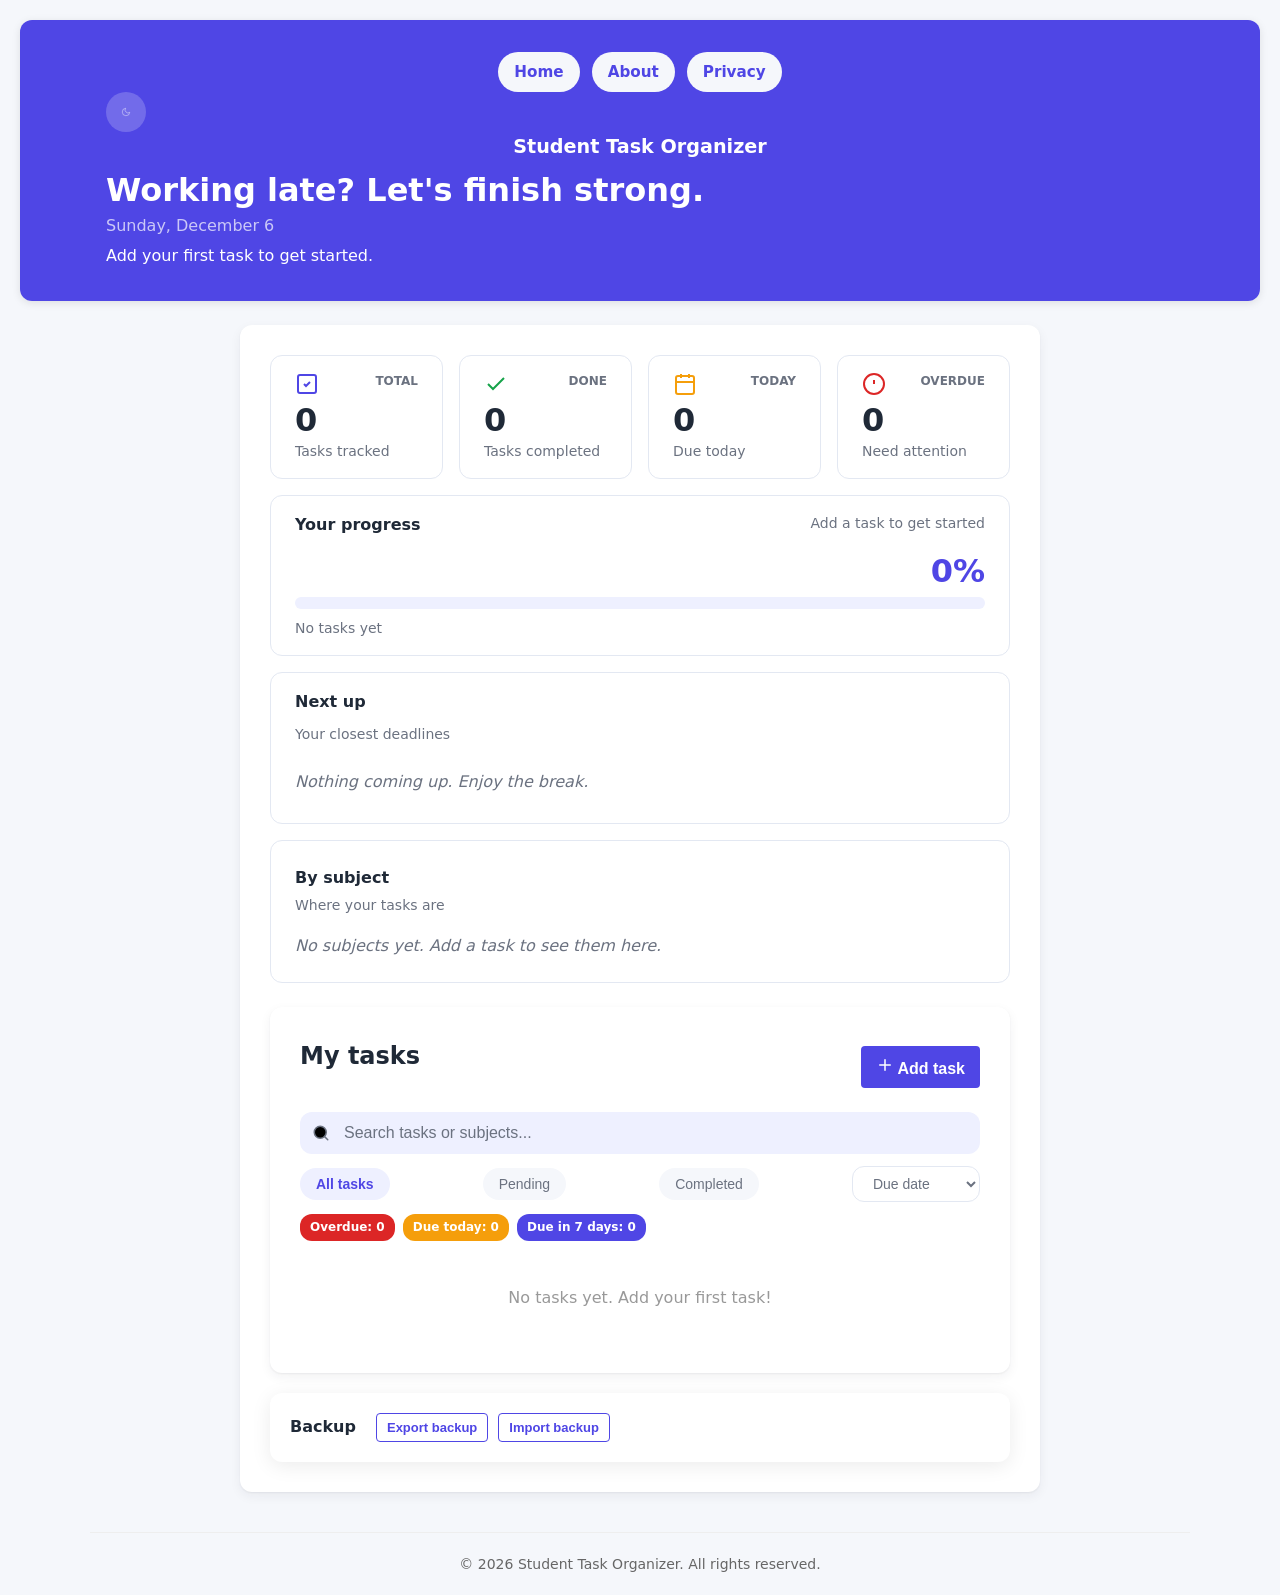
==== commit 45150bd3: "Dark mode: tokens and toggle" ====
--- a/index.html
+++ b/index.html
@@ -3,6 +3,7 @@
 <head>
     <meta charset="UTF-8">
     <meta name="viewport" content="width=device-width, initial-scale=1.0">
+    <script src="js/theme.js"></script>
     <title>Student Task Organizer</title>
     <link rel="stylesheet" href="css/style.css">
 </head>
@@ -15,6 +16,7 @@
                     <li><a href="about.html">About</a></li>
                     <li><a href="privacy.html">Privacy</a></li>
                 </ul>
+                <button id="theme-toggle" type="button" aria-label="Switch to dark mode" aria-pressed="false"></button>
             </nav>
             <h1 class="brand">Student Task Organizer</h1>
             <div class="welcome-section">
@@ -141,7 +143,7 @@
             </div>
             <div class="form-group">
                 <label for="subject">Subject:</label>
-                <input type="text" id="subject" name="subject" required list="subject-list">
+                <input type="text" id="subject" name="subject" required list="subject-suggestions>
             </div>
             <div class="form-group">
                 <label for="due-date">Due Date:</label>
@@ -162,7 +164,7 @@
             <button type="submit" id="submit-button">Add Task</button>
             <button type="button" id="cancel-button">Cancel</button>
         </form>
-        <datalist id="subject-list"></datalist>
+  	<datalist id="subject-suggestions"></datalist>>
         <p id="form-error"></p>
     </dialog>
 
--- a/css/style.css
+++ b/css/style.css
@@ -10,6 +10,23 @@
     --success-color: #16A34A;
     --warning-color: #F59E0B;
     --danger-color: #DC2626;
+    --primary-text: #4F46E5;
+}
+
+:root[data-theme="dark"] {
+    color-scheme: dark;
+    --bg-color: #111827;
+    --surface-color: #1F2937;
+    --border-color: #374151;
+    --text-color: #F9FAFB;
+    --text-muted: #9CA3AF;
+    --primary-color: #818CF8;
+    --primary-hover: #6366F1;
+    --primary-soft: #312E81;
+    --success-color: #22C55E;
+    --warning-color: #FBBF24;
+    --danger-color: #EF4444;
+    --primary-text: #A5B4FC;
 }
 
 /* Screen-reader only utility */
@@ -78,7 +95,7 @@
 header nav ul li a {
     display: inline-block;
     background: var(--bg-color);
-    color: var(--primary-color);
+    color: var(--primary-text);
     padding: 0.5rem 1rem;
     border-radius: 9999px;
     text-decoration: none;
@@ -90,6 +107,32 @@
 header nav ul li a:hover {
     background: var(--primary-color);
     color: white;
+}
+
+#theme-toggle {
+    width: 40px;
+    height: 40px;
+    border-radius: 50%;
+    background: rgba(255,255,255,0.2);
+    border: none;
+    display: flex;
+    align-items: center;
+    justify-content: center;
+    cursor: pointer;
+    transition: background 0.2s;
+}
+#theme-toggle:hover {
+    background: rgba(255,255,255,0.4);
+}
+#theme-toggle:focus-visible {
+    outline: 2px solid var(--primary-color);
+    outline-offset: 2px;
+}
+#theme-toggle svg {
+    width: 20px;
+    height: 20px;
+    stroke: white;
+    fill: none;
 }
 
 main {
@@ -135,7 +178,7 @@
 .form-group input:focus,
 .form-group select:focus {
     outline: none;
-    border-color: var(--primary-color);
+    border-color: var(--primary-text);
 }
 
 .form-group input::placeholder {
@@ -268,7 +311,7 @@
     content: "\00a0\00b7\00a0";
 }
 .relative-date.tomorrow {
-    color: var(--primary-color);
+    color: var(--primary-text);
     font-weight: 600;
 }
 
@@ -380,7 +423,7 @@
 
 .task-filter input:focus {
     outline: none;
-    border-color: var(--primary-color);
+    border-color: var(--primary-text);
 }
 
 /* Search filter */
@@ -413,7 +456,7 @@
     color: var(--text-muted);
 }
 #subject-filter:focus {
-    box-shadow: 0 0 0 3px var(--primary-color);
+    box-shadow: 0 0 0 3px var(--primary-text);
 }
 
 /* Status filter pills */
@@ -441,12 +484,12 @@
 }
 .status-pill:focus {
     outline: none;
-    box-shadow: 0 0 0 3px var(--primary-color);
+    box-shadow: 0 0 0 3px var(--primary-text);
 }
 .status-pill.active,
 .status-pill[aria-pressed="true"] {
     background: var(--primary-soft);
-    color: var(--primary-color);
+    color: var(--primary-text);
     font-weight: 700;
 }
 
@@ -463,12 +506,12 @@
 }
 #sort-select:hover,
 #sort-select:focus {
-    border-color: var(--primary-color);
-    color: var(--primary-color);
+    border-color: var(--primary-text);
+    color: var(--primary-text);
 }
 #sort-select:focus-visible {
     outline: none;
-    box-shadow: 0 0 0 3px var(--primary-color);
+    box-shadow: 0 0 0 3px var(--primary-text);
 }
 
 .task-summary {
@@ -519,8 +562,8 @@
 
 .backup-section button {
     background-color: transparent;
-    color: var(--primary-color);
-    border: 1px solid var(--primary-color);
+    color: var(--primary-text);
+    border: 1px solid var(--primary-text);
     padding: 6px 10px;
     border-radius: 4px;
     cursor: pointer;
@@ -632,8 +675,8 @@
     margin: 10px 0 0 0;
     width: 100%;
     background: transparent;
-    color: var(--primary-color);
-    border: 1px solid var(--primary-color);
+    color: var(--primary-text);
+    border: 1px solid var(--primary-text);
 }
 
 #cancel-button:hover,
@@ -789,7 +832,7 @@
 .progress-percent {
     font-size: 2rem;
     font-weight: 700;
-    color: var(--primary-color);
+    color: var(--primary-text);
     text-align: right;
 }
 
@@ -964,7 +1007,7 @@
 }
 .next-up-due.tomorrow {
     background: var(--primary-soft);
-    color: var(--primary-color);
+    color: var(--primary-text);
     padding: 2px 6px;
     border-radius: 9999px;
 }
@@ -1065,7 +1108,7 @@
 #dialog-close:hover,
 #dialog-close:focus-visible {
     background: var(--primary-soft);
-    color: var(--primary-color);
+    color: var(--primary-text);
 }
 
 /* Toast notification */
@@ -1135,30 +1178,60 @@
 }
 
 #subject-list li {
-    display: grid;
-    grid-template-columns: 1fr auto;
-    align-items: baseline;
-    gap: 6px 12px;
-}
-
-#subject-list li > :first-child {
-    font-weight: 600;
+    display: flex;
+    flex-direction: column;
+    gap: 4px;
+}
+
+.subject-row-head {
+    display: flex;
+    justify-content: space-between;
+    align-items: center;
+    gap: 12px;
+}
+
+.subject-name {
     min-width: 0;
     overflow: hidden;
     text-overflow: ellipsis;
     white-space: nowrap;
-}
-
-#subject-list li > :nth-child(2) {
+    font-weight: 600;
+}
+
+.subject-meta {
+    display: flex;
+    align-items: center;
+    gap: 8px;
+    flex-shrink: 0;
+}
+
+.subject-count {
     color: var(--text-muted);
     font-size: 0.8125rem;
-    text-align: right;
     white-space: nowrap;
 }
 
-#subject-list li > :nth-child(3),
-.subject-bar-track {
-    grid-column: 1 / -1;
+.subject-done {
+    font-size: 12px;
+    font-weight: 600;
+    padding: 2px 10px;
+    border-radius: 999px;
+    white-space: nowrap;
+}
+
+.subject-done.zero {
+    background: var(--bg-color);
+    color: var(--text-muted);
+}
+
+.subject-done.partial {
+    background: color-mix(in srgb, var(--success-color) 14%, white);
+    color: color-mix(in srgb, var(--success-color) 30%, black);
+}
+
+.subject-done.all {
+    background: var(--success-color);
+    color: white;
 }
 
 .subject-bar-track {
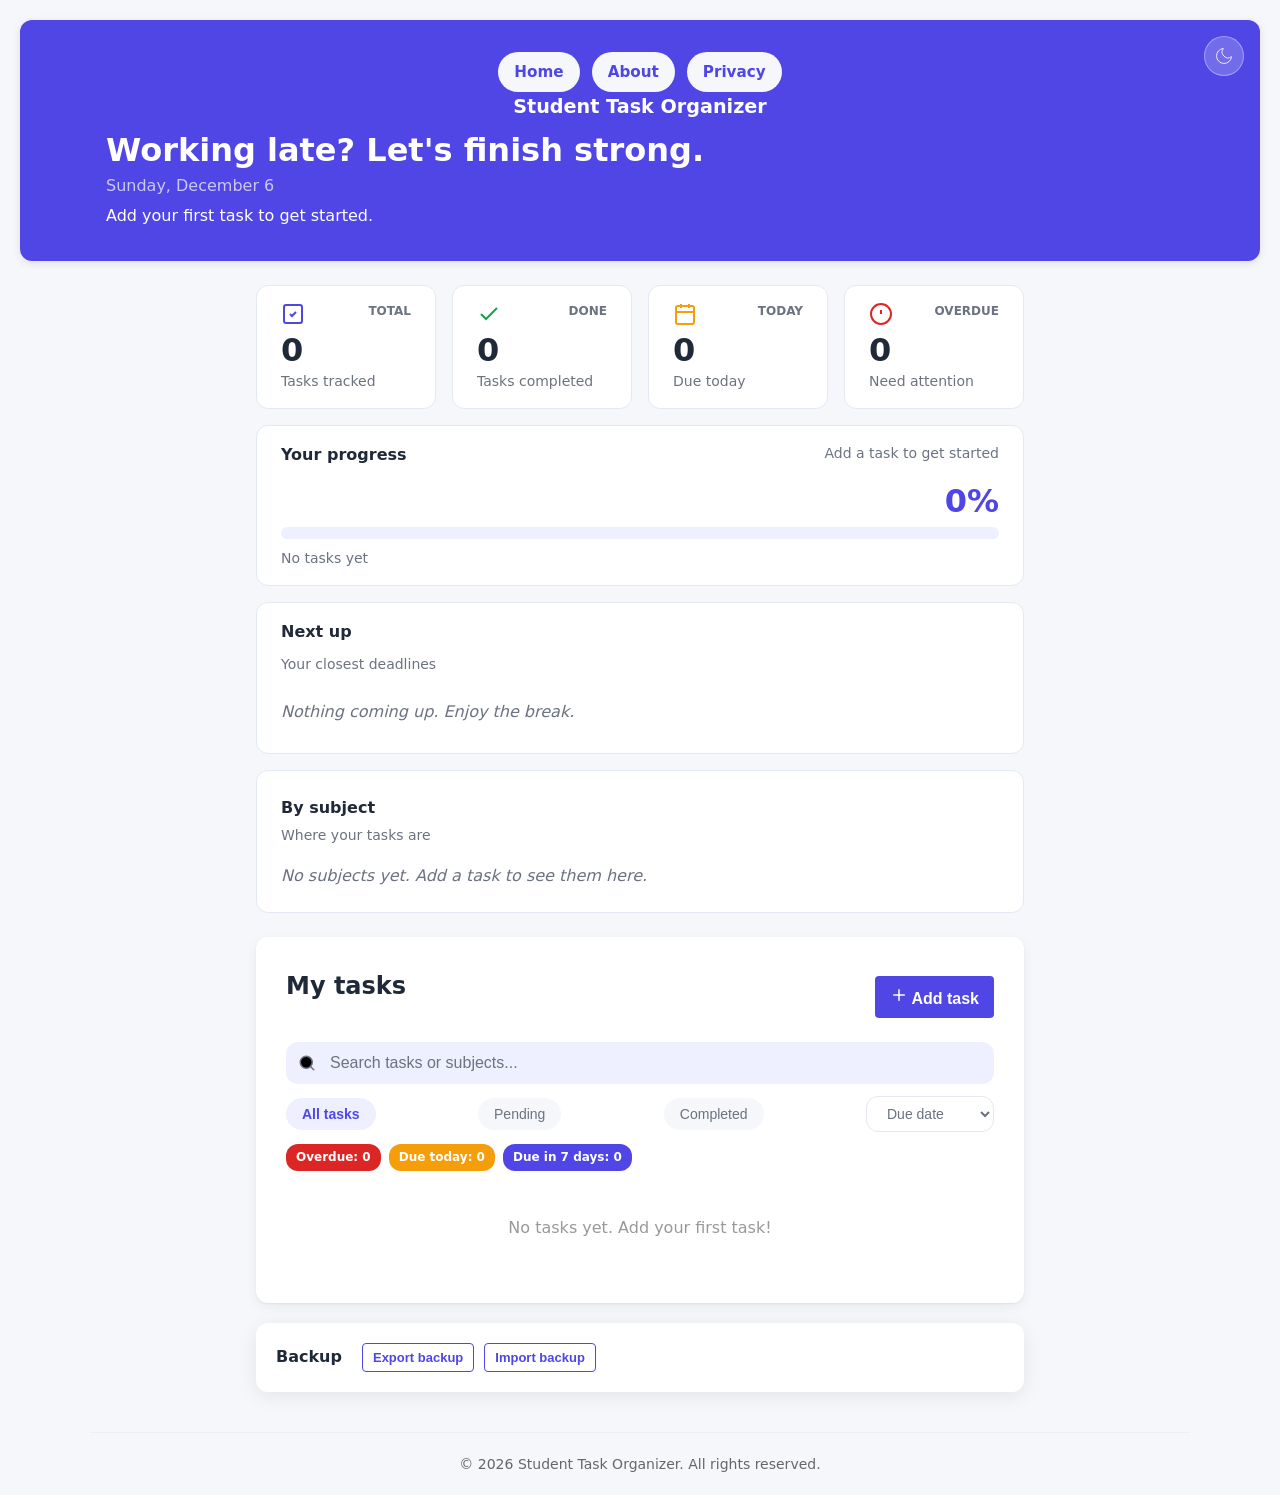
==== commit 2ea1d4a5: "Add PWA: manifest, service worker, icons" ====
--- a/index.html
+++ b/index.html
@@ -6,6 +6,10 @@
     <script src="js/theme.js"></script>
     <title>Student Task Organizer</title>
     <link rel="stylesheet" href="css/style.css">
+    <link rel="manifest" href="manifest.webmanifest">
+    <meta name="theme-color" content="#4F46E5">
+    <link rel="apple-touch-icon" href="icons/apple-touch-icon.png">
+    <link rel="icon" type="image/png" sizes="32x32" href="icons/favicon-32.png">
 </head>
 <body>
     <header>
@@ -174,6 +178,7 @@
         <p>&copy; 2026 Student Task Organizer. All rights reserved.</p>
     </footer>
 
+    <script src="js/pwa.js" defer></script>
     <script src="js/script.js" defer></script>
 </body>
 </html>
--- a/css/style.css
+++ b/css/style.css
@@ -1252,4 +1252,58 @@
     .subject-bar-fill {
         transition: none;
     }
+}
+
+/* Use theme tokens instead of literal white */
+.task-form, .task-filter, .task-list, .about-content, .privacy-content,
+.backup-section,
+main:not(:has(.task-form)) {
+    background: var(--surface-color);
+    color: var(--text-color);
+}
+
+.subject-done.partial {
+    background: color-mix(in srgb, var(--success-color) 14%, var(--surface-color));
+}
+
+/* The home page's main is not a card */
+main:has(.dashboard) {
+    background: transparent;
+    box-shadow: none;
+    padding: 0 16px;
+}
+
+/* Theme toggle: top-right corner of the banner */
+header {
+    position: relative;
+}
+
+#theme-toggle {
+    position: absolute;
+    top: 16px;
+    right: 16px;
+    width: 40px;
+    height: 40px;
+    padding: 0;
+    display: inline-flex;
+    align-items: center;
+    justify-content: center;
+    border-radius: 50%;
+    background: rgba(255, 255, 255, 0.2);
+    color: #fff;
+    border: 1px solid rgba(255, 255, 255, 0.35);
+}
+
+#theme-toggle:hover {
+    background: rgba(255, 255, 255, 0.3);
+}
+
+#theme-toggle:focus-visible {
+    outline: 2px solid #fff;
+    outline-offset: 2px;
+}
+
+#theme-toggle svg {
+    width: 20px;
+    height: 20px;
 }
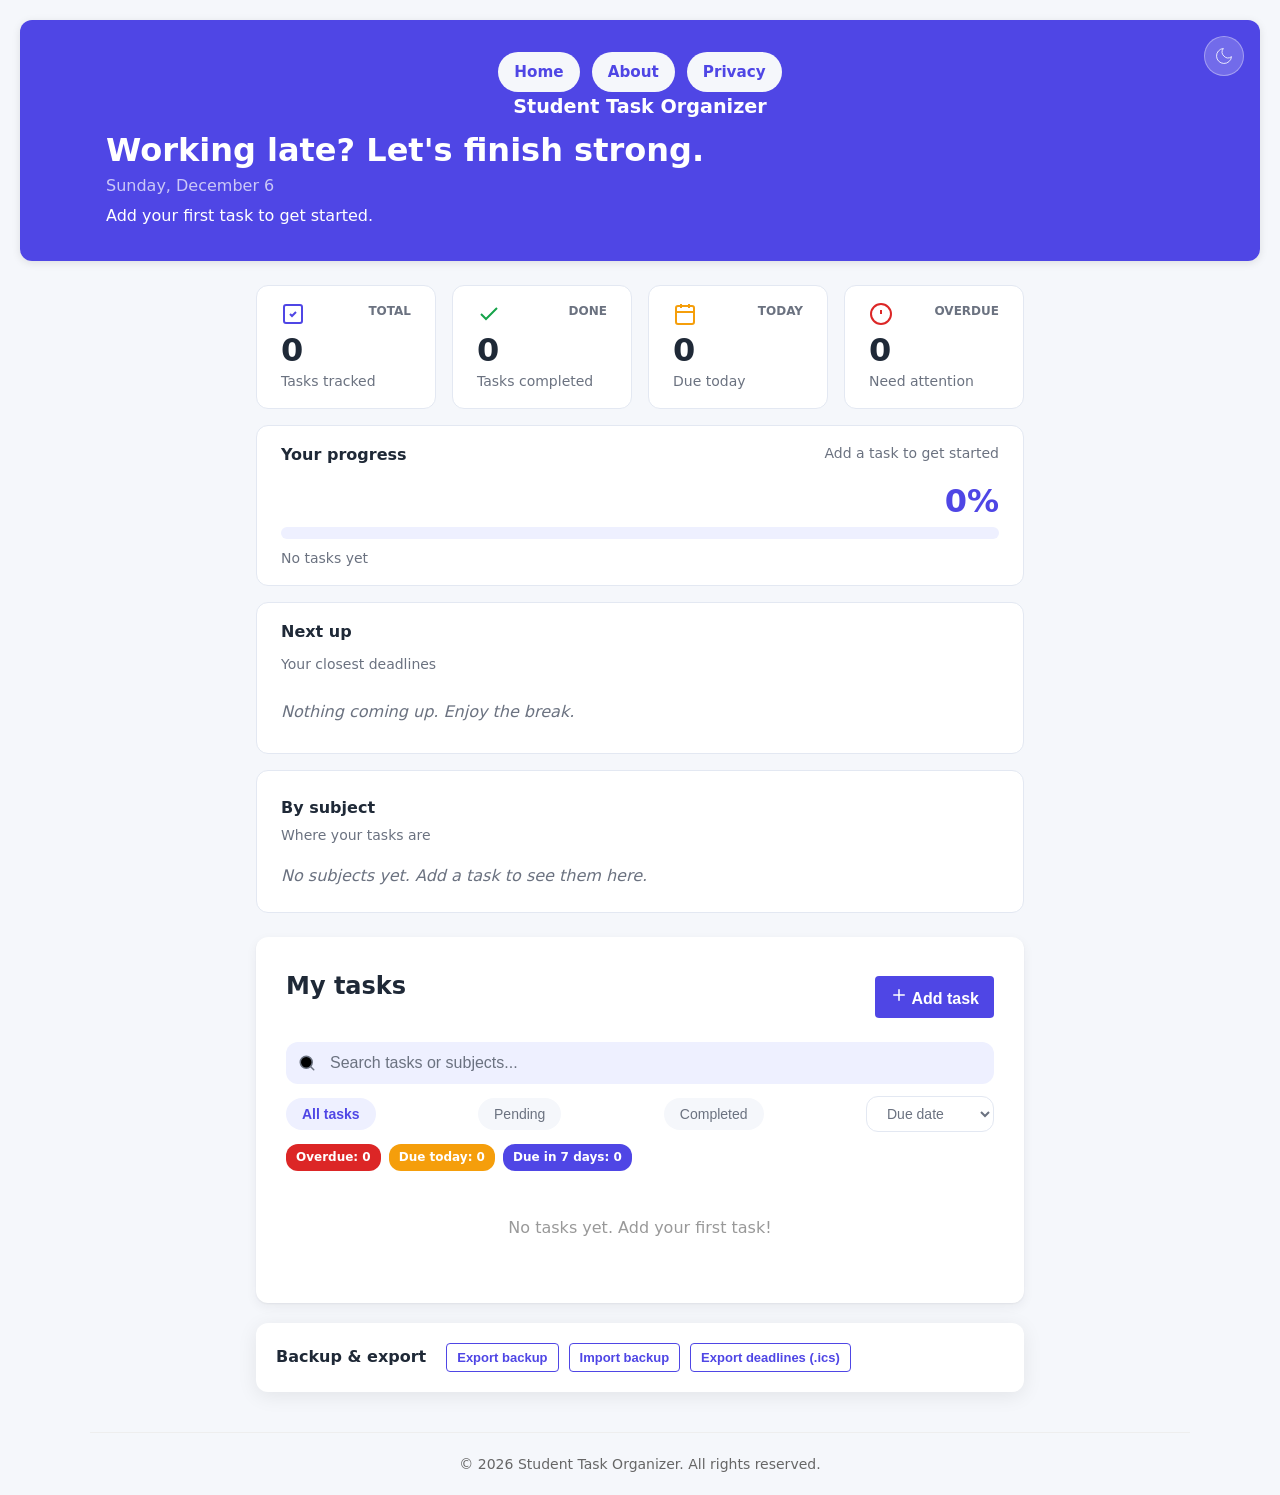
==== commit 5fda024c: "Add calendar export (.ics)" ====
--- a/index.html
+++ b/index.html
@@ -126,10 +126,11 @@
             </section>
 
             <section class="backup-section">
-                <h3>Backup</h3>
+                <h3>Backup & export</h3>
                 <button id="export-btn" type="button"></button>
                 <input type="file" id="import-file" accept=".json" style="display:none;">
                 <button id="import-btn" type="button"></button>
+                <button id="export-ics-btn" type="button">Export deadlines (.ics)</button>
                 <p id="backup-message"></p>
             </section>
         </section>
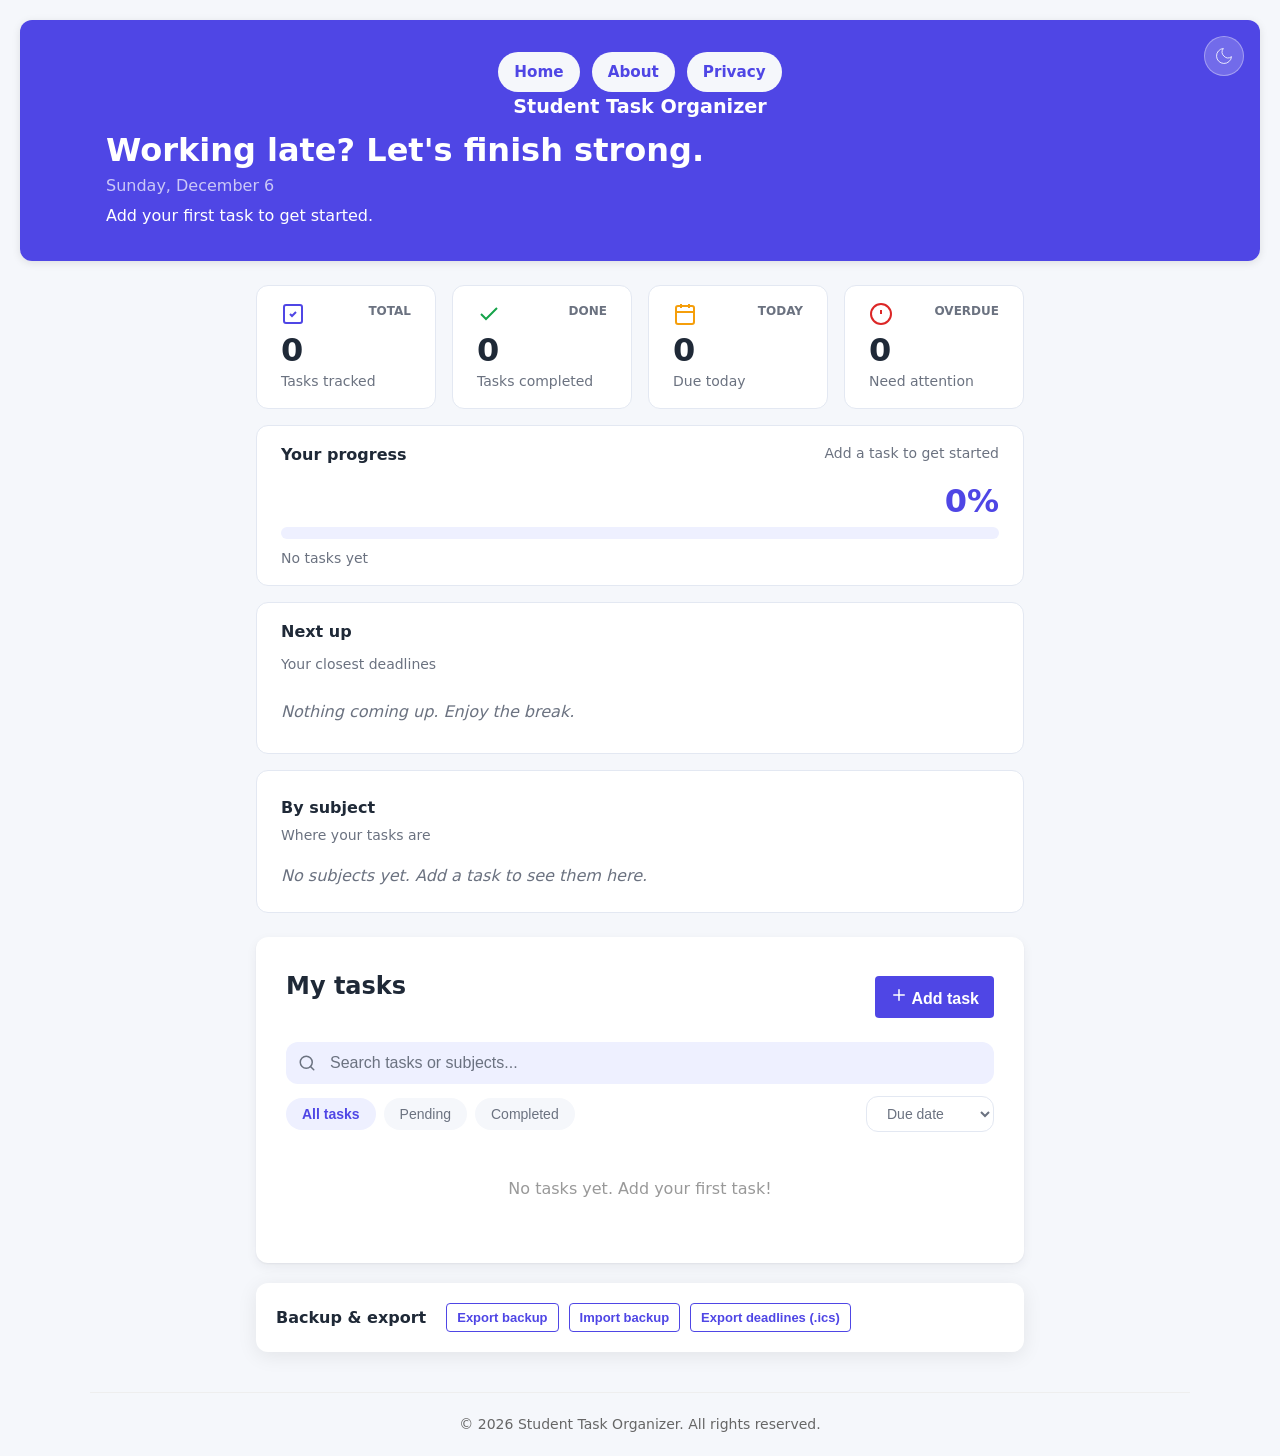
==== commit bb39b586: "Clean up task list header" ====
--- a/index.html
+++ b/index.html
@@ -120,8 +120,9 @@
                         <option value="newest">Newest first</option>
                     </select>
                 </div>
-                <div id="task-summary" class="task-summary"></div>
-                <button id="clear-completed-btn" type="button" class="clear-completed-btn" style="display:none;"></button>
+                <div class="clear-completed-row" style="display:flex; justify-content:flex-end; margin-top:8px;">
+                    <button id="clear-completed-btn" type="button" class="clear-completed-btn" style="display:none;"></button>
+                </div>
                 <ul id="task-list"></ul>
             </section>
 
--- a/css/style.css
+++ b/css/style.css
@@ -11,6 +11,8 @@
     --warning-color: #F59E0B;
     --danger-color: #DC2626;
     --primary-text: #4F46E5;
+    --subject-bg-l: 93%;
+    --subject-fg-l: 28%;
 }
 
 :root[data-theme="dark"] {
@@ -27,6 +29,8 @@
     --warning-color: #FBBF24;
     --danger-color: #EF4444;
     --primary-text: #A5B4FC;
+    --subject-bg-l: 24%;
+    --subject-fg-l: 82%;
 }
 
 /* Screen-reader only utility */
@@ -182,7 +186,7 @@
 }
 
 .form-group input::placeholder {
-    color: #aaa;
+    color: var(--text-muted);
 }
 
 #form-error {
@@ -255,6 +259,7 @@
     cursor: pointer;
     flex-shrink: 0;
     accent-color: var(--primary-color);
+    accent-color: var(--primary-color);
 }
 
 .task-content {
@@ -288,8 +293,8 @@
 }
 
 .subject-span {
-    background: hsl(var(--subject-hue, 210) 70% 93%);
-    color: hsl(var(--subject-hue, 210) 55% 28%);
+    background: hsl(var(--subject-hue, 210) 70% var(--subject-bg-l));
+    color: hsl(var(--subject-hue, 210) 55% var(--subject-fg-l));
     padding: 2px 8px;
     border-radius: 999px;
     font-size: 12px;
@@ -465,7 +470,6 @@
     gap: 8px;
     flex-wrap: wrap;
     align-items: center;
-    justify-content: space-between;
     margin-bottom: 12px;
 }
 .status-pill {
@@ -503,6 +507,7 @@
     color: var(--text-muted);
     cursor: pointer;
     transition: border-color 0.15s ease, color 0.15s ease, box-shadow 0.15s ease;
+    margin-left: auto;
 }
 #sort-select:hover,
 #sort-select:focus {
@@ -514,32 +519,27 @@
     box-shadow: 0 0 0 3px var(--primary-text);
 }
 
-.task-summary {
-    display: flex;
-    gap: 8px;
-    margin-bottom: 12px;
-    flex-wrap: wrap;
-}
-
-.summary-badge {
-    padding: 4px 10px;
-    border-radius: 12px;
-    font-size: 12px;
-    font-weight: 600;
-    color: white;
-    white-space: nowrap;
-}
-
-.summary-badge.overdue {
-    background-color: var(--danger-color);
-}
-
-.summary-badge.due-today {
-    background-color: var(--warning-color);
-}
-
-.summary-badge.due-week {
-    background-color: var(--primary-color);
+/* Clear completed button */
+#clear-completed-btn,
+.clear-completed-btn {
+    background: transparent;
+    border: 1px solid var(--danger-color);
+    color: var(--danger-color);
+    padding: 8px 12px;
+    border-radius: 8px;
+    font-size: 13px;
+    font-weight: 600;
+    cursor: pointer;
+    transition: background-color 0.15s ease, color 0.15s ease, box-shadow 0.15s ease;
+}
+#clear-completed-btn:hover,
+.clear-completed-btn:hover {
+    background: color-mix(in srgb, var(--danger-color) 12%, var(--surface-color));
+}
+#clear-completed-btn:focus-visible,
+.clear-completed-btn:focus-visible {
+    outline: 2px solid var(--danger-color);
+    outline-offset: 2px;
 }
 
 .backup-section {
@@ -651,6 +651,7 @@
 
 .task-item input[type="checkbox"] {
     margin-top: 4px;
+    accent-color: var(--primary-color);
 }
 
 @media (min-width: 768px) {
@@ -926,7 +927,7 @@
 .subject-bar-track {
     height: 8px;
     border-radius: 9999px;
-    background: hsl(var(--subject-hue), 70%, 93%);
+    background: hsl(var(--subject-hue), 70%, var(--subject-bg-l));
     overflow: hidden;
 }
 .subject-bar-fill {
@@ -1045,7 +1046,7 @@
 }
 
 dialog::backdrop {
-    background: rgba(0, 0, 0, 0.3);
+    background: color-mix(in srgb, var(--bg-color) 30%, transparent);
 }
 
 @keyframes dialog-in {
@@ -1085,7 +1086,7 @@
 }
 
 #task-dialog::backdrop {
-    background: rgba(31, 41, 55, 0.45);
+    background: color-mix(in srgb, var(--bg-color) 45%, transparent);
 }
 
 #task-dialog textarea {
@@ -1224,10 +1225,7 @@
     color: var(--text-muted);
 }
 
-.subject-done.partial {
-    background: color-mix(in srgb, var(--success-color) 14%, white);
-    color: color-mix(in srgb, var(--success-color) 30%, black);
-}
+
 
 .subject-done.all {
     background: var(--success-color);
@@ -1238,7 +1236,7 @@
     height: 8px;
     border-radius: 999px;
     overflow: hidden;
-    background: hsl(var(--subject-hue, 210) 70% 93%);
+    background: hsl(var(--subject-hue, 210) 70% var(--subject-bg-l));
 }
 
 .subject-bar-fill {
@@ -1306,4 +1304,53 @@
 #theme-toggle svg {
     width: 20px;
     height: 20px;
+}
+
+.task-item:hover {
+    background-color: color-mix(in srgb, var(--primary-color) 7%, var(--surface-color));
+}
+
+/* Row dividers and the Edit/Delete buttons follow the theme */
+.task-item {
+    border-bottom-color: var(--border-color);
+}
+
+.edit-btn,
+.delete-btn {
+    color: var(--text-color);
+    border-color: var(--border-color);
+}
+
+.edit-btn:hover {
+    background-color: var(--primary-soft);
+    border-color: var(--primary-color);
+}
+
+.delete-btn:hover {
+    background-color: color-mix(in srgb, var(--danger-color) 14%, var(--surface-color));
+    color: var(--danger-color);
+    border-color: var(--danger-color);
+}
+
+/* Search icon: outline in muted color instead of a solid black dot */
+.search-icon {
+    fill: none;
+    color: var(--text-muted);
+}
+
+@media (prefers-reduced-motion: no-preference) {
+    body,
+    .task-form,
+    .task-filter,
+    .task-list,
+    .about-content,
+    .privacy-content,
+    .backup-section,
+    .next-up-card,
+    .subject-card,
+    input,
+    select,
+    textarea {
+        transition: background-color 150ms ease, color 150ms ease;
+    }
 }
